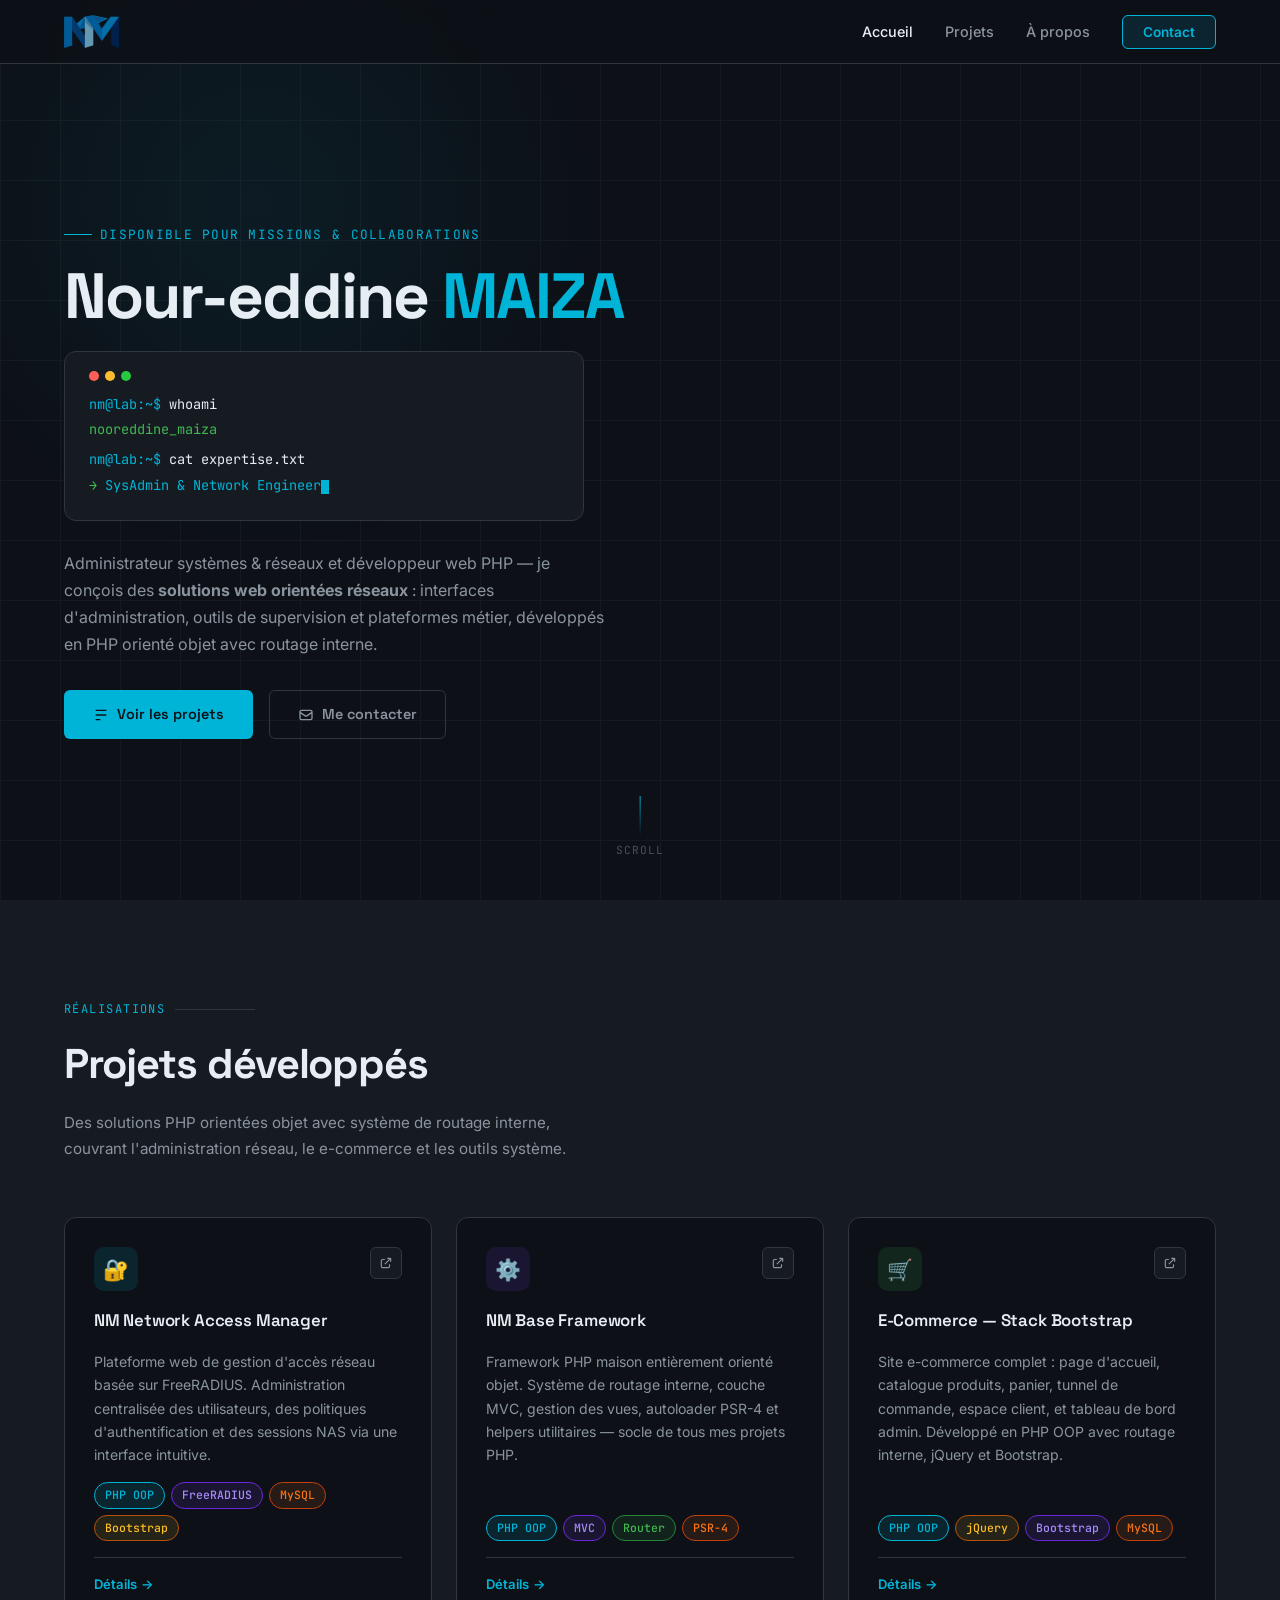
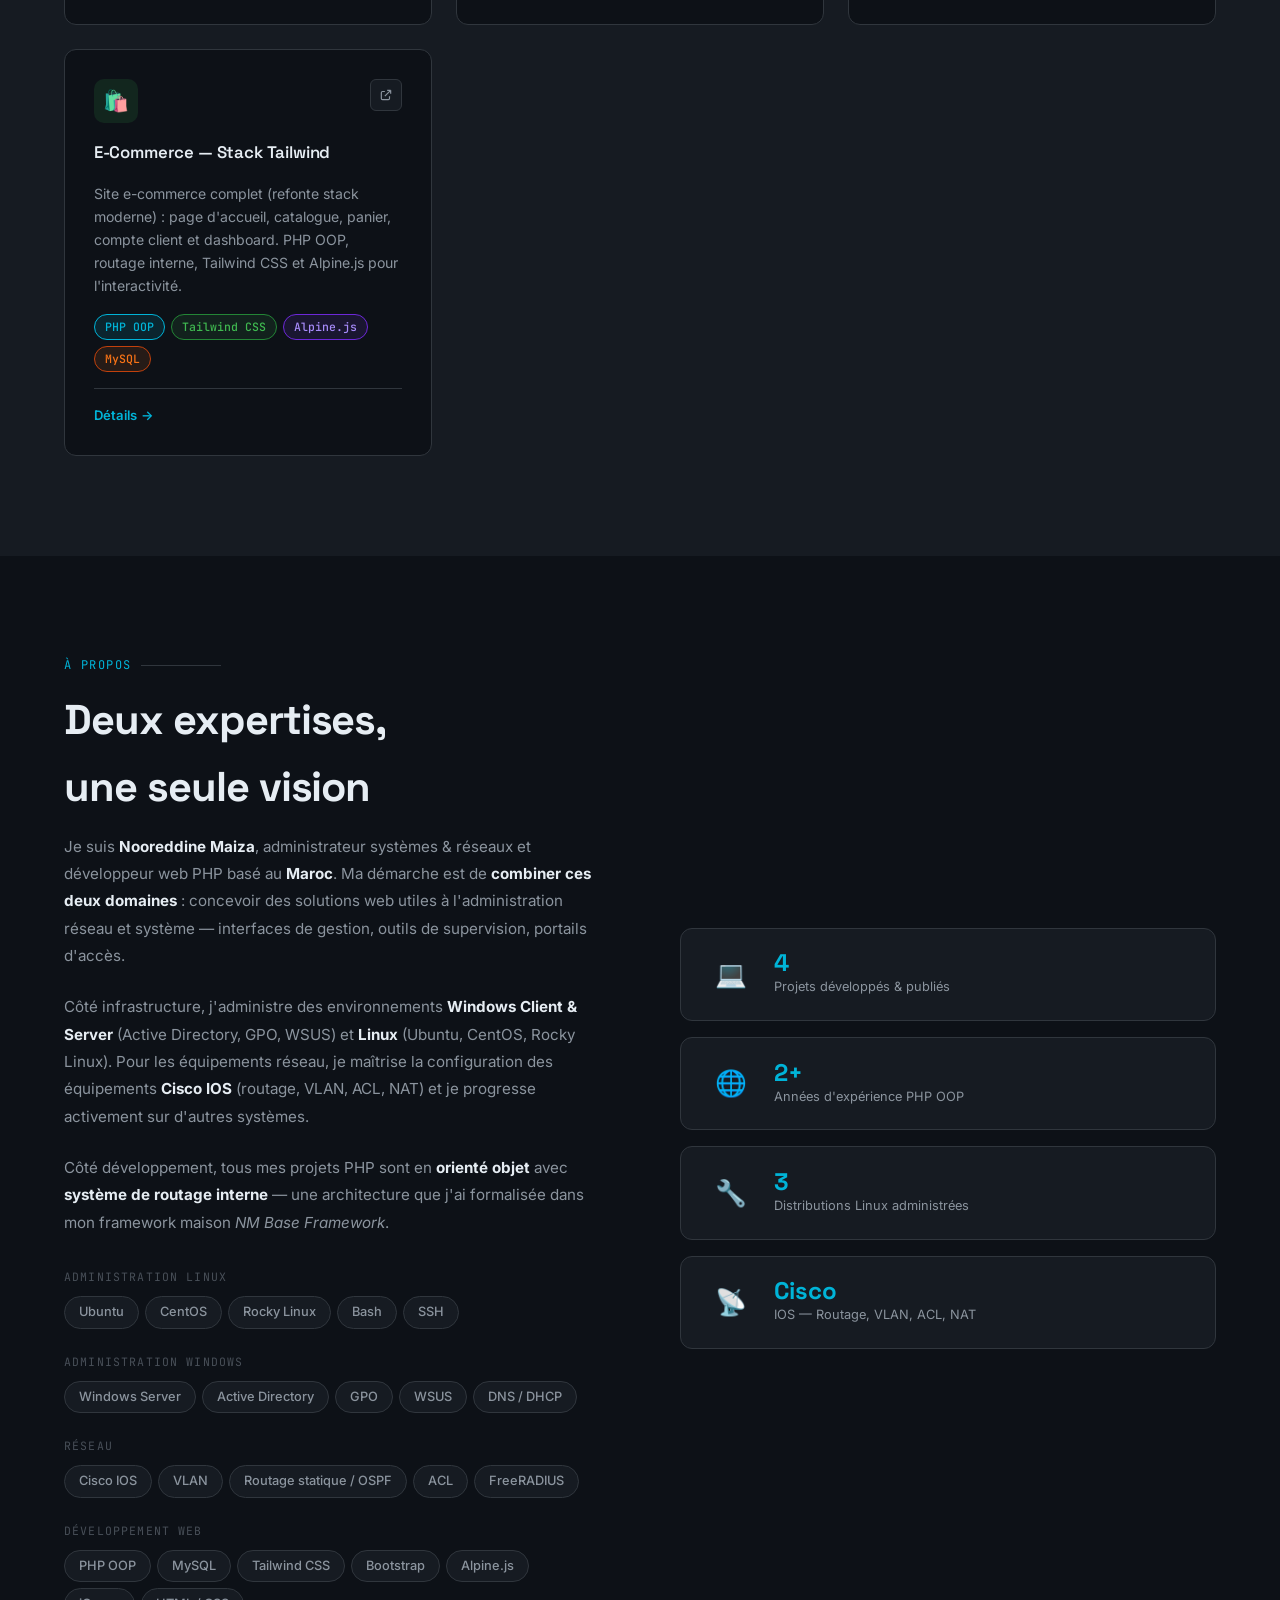
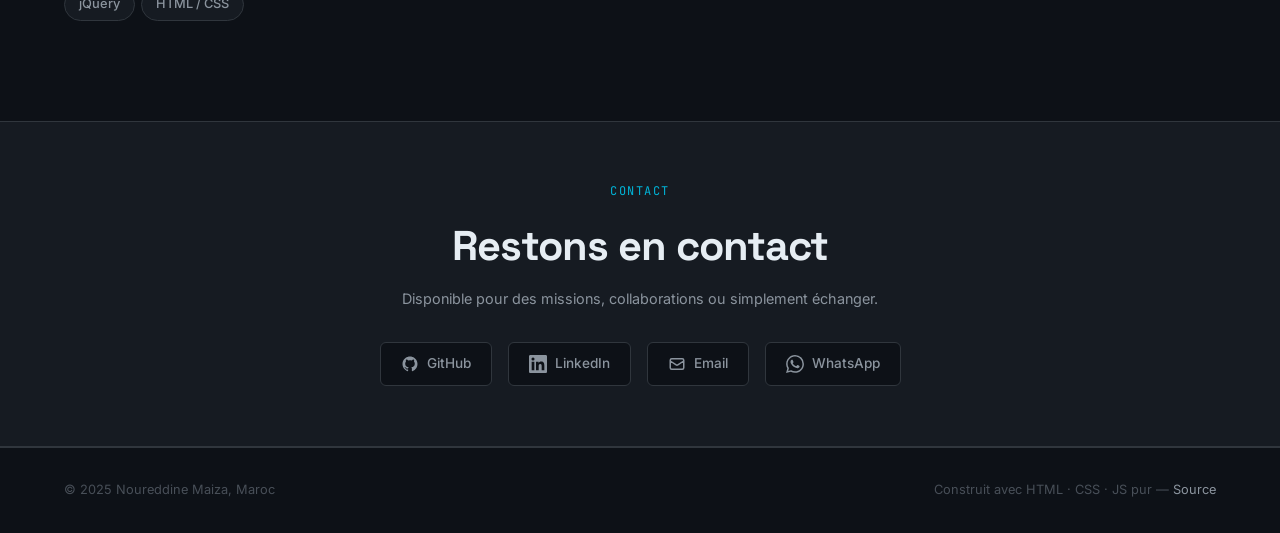
==== index.html @ 80b520d1 "Initial commit" ====
<!DOCTYPE html>
<html lang="fr">
<head>
  <meta charset="UTF-8" />
  <meta name="viewport" content="width=device-width, initial-scale=1.0" />
  <title>Nooreddine Maiza — SysAdmin & Développeur PHP</title>
  <meta name="description" content="Administrateur systèmes & réseaux, développeur web PHP orienté objet. Maroc." />
  <link rel="stylesheet" href="css/style.css" />
  <!-- Favicon placeholder -->
  <link rel="icon" href="images/NM_logo.png" />
</head>
<body>

  <!-- ===================================================
       NAVIGATION
       =================================================== -->
  <nav class="nav">
    <a href="#home" class="nav-logo"><img src="images/NM_logo.png" style="max-width: 55px;" alt="NM_logo"></a>
    <ul class="nav-links">
      <li><a href="#home"     class="active">Accueil</a></li>
      <li><a href="#projects">Projets</a></li>
      <li><a href="#about">À propos</a></li>
      <li><a href="#contact" class="nav-cta">Contact</a></li>
    </ul>
    <div class="nav-burger" aria-label="Menu" role="button" tabindex="0">
      <span></span><span></span><span></span>
    </div>
  </nav>

  <!-- ===================================================
       HERO
       =================================================== -->
  <section id="home" class="hero">
    <div class="hero-content">

      <p class="hero-eyebrow">Disponible pour missions &amp; collaborations</p>

      <h1 class="hero-name">
        Nour-eddine <span class="accent">MAIZA</span>
      </h1>

      <!-- Terminal widget -->
      <div class="terminal">
        <div class="terminal-bar">
          <div class="terminal-dot"></div>
          <div class="terminal-dot"></div>
          <div class="terminal-dot"></div>
        </div>
        <div class="terminal-line">
          <span class="prompt">nm@lab:~$</span>
          <span class="cmd"> whoami</span>
        </div>
        <div class="terminal-line">
          <span class="out">nooreddine_maiza</span>
        </div>
        <div class="terminal-line" style="margin-top:8px;">
          <span class="prompt">nm@lab:~$</span>
          <span class="cmd"> cat expertise.txt</span>
        </div>
        <div class="terminal-line">
          <span class="out">→ </span>
          <span id="typed-text"></span><span class="cursor"></span>
        </div>
      </div>

      <p class="hero-desc">
        Administrateur systèmes &amp; réseaux et développeur web PHP — je conçois des
        <strong>solutions web orientées réseaux</strong> : interfaces d'administration,
        outils de supervision et plateformes métier, développés en PHP orienté objet
        avec routage interne.
      </p>

      <div class="hero-actions">
        <a href="#projects" class="btn btn-primary">
          <svg xmlns="http://www.w3.org/2000/svg" width="16" height="16" fill="none" viewBox="0 0 24 24" stroke="currentColor" stroke-width="2"><path d="M4 5h16M4 12h16M4 19h7"/></svg>
          Voir les projets
        </a>
        <a href="#contact" class="btn btn-outline">
          <svg xmlns="http://www.w3.org/2000/svg" width="16" height="16" fill="none" viewBox="0 0 24 24" stroke="currentColor" stroke-width="2"><path d="M3 8l7.89 5.26a2 2 0 002.22 0L21 8M5 19h14a2 2 0 002-2V7a2 2 0 00-2-2H5a2 2 0 00-2 2v10a2 2 0 002 2z"/></svg>
          Me contacter
        </a>
      </div>
    </div>

    <div class="hero-scroll">
      <div class="scroll-line"></div>
      scroll
    </div>
  </section>

  <!-- ===================================================
       PROJECTS
       =================================================== -->
  <section id="projects">
    <div class="section-label">Réalisations</div>
    <h2 class="section-title">Projets développés</h2>
    <p class="section-sub">
      Des solutions PHP orientées objet avec système de routage interne, couvrant
      l'administration réseau, le e-commerce et les outils système.
    </p>

    <div class="projects-grid">

      <!-- Projet 1 — FreeRADIUS -->
      <div class="project-card fade-up">
        <div class="card-header">
          <div class="card-icon icon-network">🔐</div>
          <div class="card-links">
            <a href="projects/nm-network-access-manager.html" class="card-link" title="Voir le projet">
              <svg xmlns="http://www.w3.org/2000/svg" width="14" height="14" fill="none" viewBox="0 0 24 24" stroke="currentColor" stroke-width="2"><path d="M10 6H6a2 2 0 00-2 2v10a2 2 0 002 2h10a2 2 0 002-2v-4M14 4h6m0 0v6m0-6L10 14"/></svg>
            </a>
          </div>
        </div>
        <div class="card-title">NM Network Access Manager</div>
        <p class="card-desc">
          Plateforme web de gestion d'accès réseau basée sur FreeRADIUS. Administration
          centralisée des utilisateurs, des politiques d'authentification et des sessions
          NAS via une interface intuitive.
        </p>
        <div class="card-tags">
          <span class="tag tag-cyan">PHP OOP</span>
          <span class="tag tag-violet">FreeRADIUS</span>
          <span class="tag tag-orange">MySQL</span>
          <span class="tag tag-yellow">Bootstrap</span>
        </div>
        <div class="card-footer">
          <a href="projects/nm-network-access-manager.html" class="card-more">
            Détails <span>→</span>
          </a>
        </div>
      </div>

      <!-- Projet 2 — Framework PHP -->
      <div class="project-card fade-up">
        <div class="card-header">
          <div class="card-icon icon-framework">⚙️</div>
          <div class="card-links">
            <a href="projects/nm-base-framework.html" class="card-link" title="Voir le projet">
              <svg xmlns="http://www.w3.org/2000/svg" width="14" height="14" fill="none" viewBox="0 0 24 24" stroke="currentColor" stroke-width="2"><path d="M10 6H6a2 2 0 00-2 2v10a2 2 0 002 2h10a2 2 0 002-2v-4M14 4h6m0 0v6m0-6L10 14"/></svg>
            </a>
          </div>
        </div>
        <div class="card-title">NM Base Framework</div>
        <p class="card-desc">
          Framework PHP maison entièrement orienté objet. Système de routage interne,
          couche MVC, gestion des vues, autoloader PSR-4 et helpers utilitaires —
          socle de tous mes projets PHP.
        </p>
        <div class="card-tags">
          <span class="tag tag-cyan">PHP OOP</span>
          <span class="tag tag-violet">MVC</span>
          <span class="tag tag-green">Router</span>
          <span class="tag tag-orange">PSR-4</span>
        </div>
        <div class="card-footer">
          <a href="projects/nm-base-framework.html" class="card-more">
            Détails <span>→</span>
          </a>
        </div>
      </div>

      <!-- Projet 3 — E-commerce Bootstrap -->
      <div class="project-card fade-up">
        <div class="card-header">
          <div class="card-icon icon-shop">🛒</div>
          <div class="card-links">
            <a href="#" class="card-link" title="Voir le projet">
              <svg xmlns="http://www.w3.org/2000/svg" width="14" height="14" fill="none" viewBox="0 0 24 24" stroke="currentColor" stroke-width="2"><path d="M10 6H6a2 2 0 00-2 2v10a2 2 0 002 2h10a2 2 0 002-2v-4M14 4h6m0 0v6m0-6L10 14"/></svg>
            </a>
          </div>
        </div>
        <div class="card-title">E-Commerce — Stack Bootstrap</div>
        <p class="card-desc">
          Site e-commerce complet : page d'accueil, catalogue produits, panier,
          tunnel de commande, espace client, et tableau de bord admin.
          Développé en PHP OOP avec routage interne, jQuery et Bootstrap.
        </p>
        <div class="card-tags">
          <span class="tag tag-cyan">PHP OOP</span>
          <span class="tag tag-yellow">jQuery</span>
          <span class="tag tag-violet">Bootstrap</span>
          <span class="tag tag-orange">MySQL</span>
        </div>
        <div class="card-footer">
          <a href="#" class="card-more">
            Détails <span>→</span>
          </a>
        </div>
      </div>

      <!-- Projet 4 — E-commerce Tailwind -->
      <div class="project-card fade-up">
        <div class="card-header">
          <div class="card-icon icon-shop">🛍️</div>
          <div class="card-links">
            <a href="#" class="card-link" title="Voir le projet">
              <svg xmlns="http://www.w3.org/2000/svg" width="14" height="14" fill="none" viewBox="0 0 24 24" stroke="currentColor" stroke-width="2"><path d="M10 6H6a2 2 0 00-2 2v10a2 2 0 002 2h10a2 2 0 002-2v-4M14 4h6m0 0v6m0-6L10 14"/></svg>
            </a>
          </div>
        </div>
        <div class="card-title">E-Commerce — Stack Tailwind</div>
        <p class="card-desc">
          Site e-commerce complet (refonte stack moderne) : page d'accueil, catalogue,
          panier, compte client et dashboard. PHP OOP, routage interne,
          Tailwind CSS et Alpine.js pour l'interactivité.
        </p>
        <div class="card-tags">
          <span class="tag tag-cyan">PHP OOP</span>
          <span class="tag tag-green">Tailwind CSS</span>
          <span class="tag tag-violet">Alpine.js</span>
          <span class="tag tag-orange">MySQL</span>
        </div>
        <div class="card-footer">
          <a href="#" class="card-more">
            Détails <span>→</span>
          </a>
        </div>
      </div>

    </div>
  </section>

  <!-- ===================================================
       ABOUT
       =================================================== -->
  <section id="about">
    <!-- Left column -->
    <div>
      <div class="section-label">À propos</div>
      <h2 class="section-title">Deux expertises,<br>une seule vision</h2>

      <p class="about-bio">
        Je suis <strong>Nooreddine Maiza</strong>, administrateur systèmes &amp; réseaux
        et développeur web PHP basé au <strong>Maroc</strong>. Ma démarche est de
        <strong>combiner ces deux domaines</strong> : concevoir des solutions web utiles
        à l'administration réseau et système — interfaces de gestion, outils de supervision,
        portails d'accès.
      </p>
      <p class="about-bio">
        Côté infrastructure, j'administre des environnements <strong>Windows Client &amp;
        Server</strong> (Active Directory, GPO, WSUS) et <strong>Linux</strong> (Ubuntu,
        CentOS, Rocky Linux). Pour les équipements réseau, je maîtrise la configuration
        des équipements <strong>Cisco IOS</strong> (routage, VLAN, ACL, NAT) et je
        progresse activement sur d'autres systèmes.
      </p>
      <p class="about-bio">
        Côté développement, tous mes projets PHP sont en <strong>orienté objet</strong>
        avec <strong>système de routage interne</strong> — une architecture que j'ai
        formalisée dans mon framework maison <em>NM Base Framework</em>.
      </p>

      <div class="skills-grid">
        <div>
          <p class="skill-group-title">Administration Linux</p>
          <div class="skill-pills">
            <span class="skill-pill">Ubuntu</span>
            <span class="skill-pill">CentOS</span>
            <span class="skill-pill">Rocky Linux</span>
            <span class="skill-pill">Bash</span>
            <span class="skill-pill">SSH</span>
          </div>
        </div>
        <div>
          <p class="skill-group-title">Administration Windows</p>
          <div class="skill-pills">
            <span class="skill-pill">Windows Server</span>
            <span class="skill-pill">Active Directory</span>
            <span class="skill-pill">GPO</span>
            <span class="skill-pill">WSUS</span>
            <span class="skill-pill">DNS / DHCP</span>
          </div>
        </div>
        <div>
          <p class="skill-group-title">Réseau</p>
          <div class="skill-pills">
            <span class="skill-pill">Cisco IOS</span>
            <span class="skill-pill">VLAN</span>
            <span class="skill-pill">Routage statique / OSPF</span>
            <span class="skill-pill">ACL</span>
            <span class="skill-pill">FreeRADIUS</span>
          </div>
        </div>
        <div>
          <p class="skill-group-title">Développement Web</p>
          <div class="skill-pills">
            <span class="skill-pill">PHP OOP</span>
            <span class="skill-pill">MySQL</span>
            <span class="skill-pill">Tailwind CSS</span>
            <span class="skill-pill">Bootstrap</span>
            <span class="skill-pill">Alpine.js</span>
            <span class="skill-pill">jQuery</span>
            <span class="skill-pill">HTML / CSS</span>
          </div>
        </div>
      </div>
    </div>

    <!-- Right column -->
    <div class="about-visual">
      <div class="stat-card fade-up">
        <div class="stat-icon">💻</div>
        <div class="stat-info">
          <div class="stat-value">4</div>
          <div class="stat-label">Projets développés & publiés</div>
        </div>
      </div>
      <div class="stat-card fade-up">
        <div class="stat-icon">🌐</div>
        <div class="stat-info">
          <div class="stat-value">2+</div>
          <div class="stat-label">Années d'expérience PHP OOP</div>
        </div>
      </div>
      <div class="stat-card fade-up">
        <div class="stat-icon">🔧</div>
        <div class="stat-info">
          <div class="stat-value">3</div>
          <div class="stat-label">Distributions Linux administrées</div>
        </div>
      </div>
      <div class="stat-card fade-up">
        <div class="stat-icon">📡</div>
        <div class="stat-info">
          <div class="stat-value">Cisco</div>
          <div class="stat-label">IOS — Routage, VLAN, ACL, NAT</div>
        </div>
      </div>
    </div>
  </section>

  <!-- ===================================================
       CONTACT / SOCIAL STRIP
       =================================================== -->
  <div id="contact" class="contact-strip">
    <div class="section-label" style="justify-content:center;">Contact</div>
    <h2 class="section-title">Restons en contact</h2>
    <p>Disponible pour des missions, collaborations ou simplement échanger.</p>

    <div class="social-links">

      <!-- GitHub -->
      <a href="https://github.com/nooreddinemaiza" target="_blank" rel="noopener" class="social-link">
        <svg viewBox="0 0 24 24" fill="currentColor" xmlns="http://www.w3.org/2000/svg">
          <path d="M12 2C6.477 2 2 6.484 2 12.017c0 4.425 2.865 8.18 6.839 9.504.5.092.682-.217.682-.483 0-.237-.008-.868-.013-1.703-2.782.605-3.369-1.343-3.369-1.343-.454-1.158-1.11-1.466-1.11-1.466-.908-.62.069-.608.069-.608 1.003.07 1.531 1.032 1.531 1.032.892 1.53 2.341 1.088 2.91.832.092-.647.35-1.088.636-1.338-2.22-.253-4.555-1.113-4.555-4.951 0-1.093.39-1.988 1.029-2.688-.103-.253-.446-1.272.098-2.65 0 0 .84-.27 2.75 1.026A9.564 9.564 0 0112 6.844c.85.004 1.705.115 2.504.337 1.909-1.296 2.747-1.027 2.747-1.027.546 1.379.202 2.398.1 2.651.64.7 1.028 1.595 1.028 2.688 0 3.848-2.339 4.695-4.566 4.943.359.309.678.92.678 1.855 0 1.338-.012 2.419-.012 2.747 0 .268.18.58.688.482A10.019 10.019 0 0022 12.017C22 6.484 17.522 2 12 2z"/>
        </svg>
        GitHub
      </a>

      <!-- LinkedIn -->
      <a href="https://linkedin.com/in/nooreddinemaiza" target="_blank" rel="noopener" class="social-link">
        <svg viewBox="0 0 24 24" fill="currentColor" xmlns="http://www.w3.org/2000/svg">
          <path d="M20.447 20.452h-3.554v-5.569c0-1.328-.027-3.037-1.852-3.037-1.853 0-2.136 1.445-2.136 2.939v5.667H9.351V9h3.414v1.561h.046c.477-.9 1.637-1.85 3.37-1.85 3.601 0 4.267 2.37 4.267 5.455v6.286zM5.337 7.433a2.062 2.062 0 01-2.063-2.065 2.064 2.064 0 112.063 2.065zm1.782 13.019H3.555V9h3.564v11.452zM22.225 0H1.771C.792 0 0 .774 0 1.729v20.542C0 23.227.792 24 1.771 24h20.451C23.2 24 24 23.227 24 22.271V1.729C24 .774 23.2 0 22.222 0h.003z"/>
        </svg>
        LinkedIn
      </a>

      <!-- Email -->
      <a href="mailto:nooreddine.maiza@gmail.com" class="social-link">
        <svg viewBox="0 0 24 24" fill="none" stroke="currentColor" stroke-width="2" xmlns="http://www.w3.org/2000/svg">
          <path d="M3 8l7.89 5.26a2 2 0 002.22 0L21 8M5 19h14a2 2 0 002-2V7a2 2 0 00-2-2H5a2 2 0 00-2 2v10a2 2 0 002 2z"/>
        </svg>
        Email
      </a>

      <!-- Telegram -->
      <!-- <a href="https://t.me/nooreddinemaiza" target="_blank" rel="noopener" class="social-link">
        <svg viewBox="0 0 24 24" fill="currentColor" xmlns="http://www.w3.org/2000/svg">
          <path d="M11.944 0A12 12 0 0 0 0 12a12 12 0 0 0 12 12 12 12 0 0 0 12-12A12 12 0 0 0 12 0a12 12 0 0 0-.056 0zm4.962 7.224c.1-.002.321.023.465.14a.506.506 0 0 1 .171.325c.016.093.036.306.02.472-.18 1.898-.962 6.502-1.36 8.627-.168.9-.499 1.201-.82 1.23-.696.065-1.225-.46-1.9-.902-1.056-.693-1.653-1.124-2.678-1.8-1.185-.78-.417-1.21.258-1.91.177-.184 3.247-2.977 3.307-3.23.007-.032.014-.15-.056-.212s-.174-.041-.249-.024c-.106.024-1.793 1.14-5.061 3.345-.48.33-.913.49-1.302.48-.428-.008-1.252-.241-1.865-.44-.752-.245-1.349-.374-1.297-.789.027-.216.325-.437.893-.663 3.498-1.524 5.83-2.529 6.998-3.014 3.332-1.386 4.025-1.627 4.476-1.635z"/>
        </svg>
        Telegram
      </a> -->

      <!-- WhatsApp -->
      <a href="https://wa.me/212690520974" target="_blank" rel="noopener" class="social-link">
        <svg viewBox="0 0 24 24" fill="currentColor" xmlns="http://www.w3.org/2000/svg">
          <path d="M17.472 14.382c-.297-.149-1.758-.867-2.03-.967-.273-.099-.471-.148-.67.15-.197.297-.767.966-.94 1.164-.173.199-.347.223-.644.075-.297-.15-1.255-.463-2.39-1.475-.883-.788-1.48-1.761-1.653-2.059-.173-.297-.018-.458.13-.606.134-.133.298-.347.446-.52.149-.174.198-.298.298-.497.099-.198.05-.371-.025-.52-.075-.149-.669-1.612-.916-2.207-.242-.579-.487-.5-.669-.51-.173-.008-.371-.01-.57-.01-.198 0-.52.074-.792.372-.272.297-1.04 1.016-1.04 2.479 0 1.462 1.065 2.875 1.213 3.074.149.198 2.096 3.2 5.077 4.487.709.306 1.262.489 1.694.625.712.227 1.36.195 1.871.118.571-.085 1.758-.719 2.006-1.413.248-.694.248-1.289.173-1.413-.074-.124-.272-.198-.57-.347m-5.421 7.403h-.004a9.87 9.87 0 01-5.031-1.378l-.361-.214-3.741.982.998-3.648-.235-.374a9.86 9.86 0 01-1.51-5.26c.001-5.45 4.436-9.884 9.888-9.884 2.64 0 5.122 1.03 6.988 2.898a9.825 9.825 0 012.893 6.994c-.003 5.45-4.437 9.884-9.885 9.884m8.413-18.297A11.815 11.815 0 0012.05 0C5.495 0 .16 5.335.157 11.892c0 2.096.547 4.142 1.588 5.945L.057 24l6.305-1.654a11.882 11.882 0 005.683 1.448h.005c6.554 0 11.89-5.335 11.893-11.893a11.821 11.821 0 00-3.48-8.413Z"/>
        </svg>
        WhatsApp
      </a>

    </div>
  </div>

  <!-- ===================================================
       FOOTER
       =================================================== -->
  <footer>
    <span>© 2025 Noureddine Maiza, Maroc</span>
    <span>
      Construit avec HTML · CSS · JS pur —
      <a href="https://github.com/nooreddinemaiza/nooreddinemaiza.github.io" target="_blank" rel="noopener">Source</a>
    </span>
  </footer>

  <script src="js/main.js"></script>
</body>
</html>
---- css/style.css ----
/* ============================================================
   NM Portfolio — Global Styles
   ============================================================ */

@import url('https://fonts.googleapis.com/css2?family=Space+Grotesk:wght@300;400;500;600;700&family=Inter:wght@300;400;500;600&family=JetBrains+Mono:wght@400;500&display=swap');

/* ---------- Tokens ---------- */
:root {
  --bg:          #0D1117;
  --surface:     #161B22;
  --surface-2:   #1C2333;
  --border:      #30363D;
  --cyan:        #00B4D8;
  --cyan-dim:    rgba(0, 180, 216, 0.12);
  --violet:      #7C3AED;
  --violet-dim:  rgba(124, 58, 237, 0.12);
  --green:       #3FB950;
  --text:        #E6EDF3;
  --text-muted:  #8B949E;
  --text-faint:  #484F58;
  --radius-sm:   6px;
  --radius:      12px;
  --radius-lg:   20px;
  --font-display:'Space Grotesk', sans-serif;
  --font-body:   'Inter', sans-serif;
  --font-mono:   'JetBrains Mono', monospace;
  --transition:  0.25s ease;
}

/* ---------- Reset ---------- */
*, *::before, *::after { box-sizing: border-box; margin: 0; padding: 0; }
html { scroll-behavior: smooth; }
body {
  background: var(--bg);
  color: var(--text);
  font-family: var(--font-body);
  font-size: 16px;
  line-height: 1.6;
  -webkit-font-smoothing: antialiased;
}
a { color: inherit; text-decoration: none; }
img { max-width: 100%; display: block; }
ul { list-style: none; }

.nav-logo img {
  max-width: 55px;
}
/* ---------- Scrollbar ---------- */
::-webkit-scrollbar { width: 6px; }
::-webkit-scrollbar-track { background: var(--bg); }
::-webkit-scrollbar-thumb { background: var(--border); border-radius: 3px; }

/* ============================================================
   NAVIGATION
   ============================================================ */
.nav {
  position: fixed;
  top: 0; left: 0; right: 0;
  z-index: 100;
  display: flex;
  align-items: center;
  justify-content: space-between;
  padding: 0 5%;
  height: 64px;
  background: rgba(13, 17, 23, 0.85);
  backdrop-filter: blur(12px);
  border-bottom: 1px solid var(--border);
}

.nav-logo {
  font-family: var(--font-display);
  font-weight: 700;
  font-size: 1.25rem;
  letter-spacing: -0.02em;
}
.nav-logo span { color: var(--cyan); }

.nav-links {
  display: flex;
  gap: 2rem;
  align-items: center;
}
.nav-links a {
  font-size: 0.9rem;
  font-weight: 500;
  color: var(--text-muted);
  transition: color var(--transition);
}
.nav-links a:hover,
.nav-links a.active { color: var(--text); }

.nav-cta {
  padding: 8px 20px;
  background: var(--cyan-dim);
  border: 1px solid var(--cyan);
  border-radius: var(--radius-sm);
  color: var(--cyan) !important;
  font-size: 0.85rem !important;
  font-weight: 600 !important;
  transition: background var(--transition) !important;
}
.nav-cta:hover { background: rgba(0,180,216,0.22) !important; }

.nav-burger {
  display: none;
  flex-direction: column;
  gap: 5px;
  cursor: pointer;
  padding: 4px;
}
.nav-burger span {
  display: block;
  width: 22px; height: 2px;
  background: var(--text);
  border-radius: 2px;
  transition: var(--transition);
}

/* ============================================================
   HERO
   ============================================================ */
.hero {
  min-height: 100vh;
  display: flex;
  flex-direction: column;
  justify-content: center;
  align-items: flex-start;
  padding: 0 5%;
  padding-top: 64px;
  position: relative;
  overflow: hidden;
}

/* grid background */
.hero::before {
  content: '';
  position: absolute;
  inset: 0;
  background-image:
    linear-gradient(var(--border) 1px, transparent 1px),
    linear-gradient(90deg, var(--border) 1px, transparent 1px);
  background-size: 60px 60px;
  opacity: 0.25;
  pointer-events: none;
}
/* radial glow */
.hero::after {
  content: '';
  position: absolute;
  top: -20%; left: -10%;
  width: 60vw; height: 60vw;
  background: radial-gradient(circle, rgba(0,180,216,0.07) 0%, transparent 65%);
  pointer-events: none;
}

.hero-content { position: relative; z-index: 1; max-width: 750px; }

.hero-eyebrow {
  font-family: var(--font-mono);
  font-size: 0.8rem;
  color: var(--cyan);
  letter-spacing: 0.1em;
  text-transform: uppercase;
  margin-bottom: 1rem;
  display: flex;
  align-items: center;
  gap: 0.5rem;
}
.hero-eyebrow::before {
  content: '';
  display: inline-block;
  width: 28px; height: 1px;
  background: var(--cyan);
}

.hero-name {
  font-family: var(--font-display);
  font-size: clamp(2.4rem, 5vw, 4rem);
  font-weight: 700;
  line-height: 1.1;
  letter-spacing: -0.03em;
  margin-bottom: 1.2rem;
}
.hero-name .accent { color: var(--cyan); }

/* Terminal typing widget */
.terminal {
  background: var(--surface);
  border: 1px solid var(--border);
  border-radius: var(--radius);
  padding: 1.2rem 1.5rem;
  margin-bottom: 1.8rem;
  width: 100%;
  max-width: 520px;
  font-family: var(--font-mono);
  font-size: 0.85rem;
}
.terminal-bar {
  display: flex;
  gap: 6px;
  margin-bottom: 0.8rem;
}
.terminal-dot {
  width: 10px; height: 10px;
  border-radius: 50%;
}
.terminal-dot:nth-child(1) { background: #FF5F57; }
.terminal-dot:nth-child(2) { background: #FFBD2E; }
.terminal-dot:nth-child(3) { background: #28C840; }

.terminal-line {
  color: var(--text-muted);
  margin-bottom: 4px;
}
.terminal-line .prompt { color: var(--cyan); }
.terminal-line .cmd    { color: var(--text); }
.terminal-line .out    { color: var(--green); }
.terminal-line .out-v  { color: var(--violet); opacity: 0.9; }

#typed-text { color: var(--cyan); }
.cursor {
  display: inline-block;
  width: 8px; height: 1em;
  background: var(--cyan);
  vertical-align: text-bottom;
  animation: blink 1s step-end infinite;
}
@keyframes blink { 50% { opacity: 0; } }

.hero-desc {
  color: var(--text-muted);
  font-size: 1rem;
  max-width: 540px;
  margin-bottom: 2rem;
  line-height: 1.7;
}

.hero-actions { display: flex; gap: 1rem; flex-wrap: wrap; }

.btn {
  display: inline-flex;
  align-items: center;
  gap: 8px;
  padding: 12px 28px;
  border-radius: var(--radius-sm);
  font-family: var(--font-display);
  font-weight: 600;
  font-size: 0.9rem;
  cursor: pointer;
  transition: all var(--transition);
  border: 1px solid transparent;
}
.btn-primary {
  background: var(--cyan);
  color: #0D1117;
}
.btn-primary:hover { background: #0099bb; }

.btn-outline {
  background: transparent;
  border-color: var(--border);
  color: var(--text-muted);
}
.btn-outline:hover { border-color: var(--cyan); color: var(--cyan); }

/* scroll indicator */
.hero-scroll {
  position: absolute;
  bottom: 2.5rem;
  left: 50%;
  transform: translateX(-50%);
  display: flex;
  flex-direction: column;
  align-items: center;
  gap: 6px;
  color: var(--text-faint);
  font-size: 0.7rem;
  letter-spacing: 0.1em;
  text-transform: uppercase;
  font-family: var(--font-mono);
  animation: fadeInUp 1s 1.5s both;
}
.scroll-line {
  width: 1px; height: 40px;
  background: linear-gradient(to bottom, var(--cyan), transparent);
  animation: scrollPulse 2s ease-in-out infinite;
}
@keyframes scrollPulse { 0%,100% { opacity:0.3; } 50% { opacity:1; } }
@keyframes fadeInUp { from { opacity:0; transform: translate(-50%,10px); } to { opacity:1; transform: translate(-50%,0); } }

/* ============================================================
   SECTIONS SHARED
   ============================================================ */
section { padding: 100px 5%; }

.section-label {
  font-family: var(--font-mono);
  font-size: 0.75rem;
  color: var(--cyan);
  letter-spacing: 0.12em;
  text-transform: uppercase;
  margin-bottom: 0.75rem;
  display: flex;
  align-items: center;
  gap: 0.6rem;
}
.section-label::after {
  content: '';
  flex: 1;
  height: 1px;
  background: var(--border);
  max-width: 80px;
}

.section-title {
  font-family: var(--font-display);
  font-size: clamp(1.8rem, 3.5vw, 2.6rem);
  font-weight: 700;
  letter-spacing: -0.025em;
  margin-bottom: 0.75rem;
}

.section-sub {
  color: var(--text-muted);
  font-size: 0.95rem;
  max-width: 520px;
  margin-bottom: 3.5rem;
  line-height: 1.7;
}

/* ============================================================
   PROJECTS SECTION
   ============================================================ */
#projects { background: var(--surface); }

.projects-grid {
  display: grid;
  grid-template-columns: repeat(auto-fill, minmax(320px, 1fr));
  gap: 1.5rem;
}

.project-card {
  background: var(--bg);
  border: 1px solid var(--border);
  border-radius: var(--radius);
  padding: 1.8rem;
  display: flex;
  flex-direction: column;
  gap: 1rem;
  transition: border-color var(--transition), transform var(--transition), box-shadow var(--transition);
  position: relative;
  overflow: hidden;
}
.project-card::before {
  content: '';
  position: absolute;
  top: 0; left: 0; right: 0;
  height: 2px;
  background: linear-gradient(90deg, var(--cyan), var(--violet));
  opacity: 0;
  transition: opacity var(--transition);
}
.project-card:hover {
  border-color: var(--cyan);
  transform: translateY(-4px);
  box-shadow: 0 12px 40px rgba(0,0,0,0.4);
}
.project-card:hover::before { opacity: 1; }

.card-header {
  display: flex;
  justify-content: space-between;
  align-items: flex-start;
}
.card-icon {
  width: 44px; height: 44px;
  border-radius: 10px;
  display: flex;
  align-items: center;
  justify-content: center;
  font-size: 1.3rem;
}
.icon-network { background: var(--cyan-dim); }
.icon-framework { background: var(--violet-dim); }
.icon-shop { background: rgba(63, 185, 80, 0.12); }

.card-links { display: flex; gap: 0.5rem; }
.card-link {
  width: 32px; height: 32px;
  border-radius: var(--radius-sm);
  background: var(--surface);
  border: 1px solid var(--border);
  display: flex;
  align-items: center;
  justify-content: center;
  color: var(--text-muted);
  font-size: 0.9rem;
  transition: all var(--transition);
}
.card-link:hover { border-color: var(--cyan); color: var(--cyan); }

.card-title {
  font-family: var(--font-display);
  font-size: 1.05rem;
  font-weight: 600;
  letter-spacing: -0.01em;
}

.card-desc {
  color: var(--text-muted);
  font-size: 0.88rem;
  line-height: 1.65;
  flex: 1;
}

.card-tags {
  display: flex;
  flex-wrap: wrap;
  gap: 6px;
}
.tag {
  padding: 3px 10px;
  border-radius: 20px;
  font-size: 0.72rem;
  font-family: var(--font-mono);
  font-weight: 500;
  border: 1px solid;
}
.tag-cyan   { color: var(--cyan);   border-color: var(--cyan);   background: var(--cyan-dim); }
.tag-violet { color: #A78BFA;        border-color: #6D28D9;       background: var(--violet-dim); }
.tag-green  { color: var(--green);  border-color: #238636;       background: rgba(63,185,80,0.1); }
.tag-orange { color: #F97316;        border-color: #C2410C;       background: rgba(249,115,22,0.1); }
.tag-yellow { color: #FBBF24;        border-color: #B45309;       background: rgba(251,191,36,0.1); }

.card-footer {
  padding-top: 1rem;
  border-top: 1px solid var(--border);
  display: flex;
  align-items: center;
  justify-content: space-between;
}
.card-more {
  font-size: 0.82rem;
  color: var(--cyan);
  font-weight: 600;
  display: flex;
  align-items: center;
  gap: 4px;
  transition: gap var(--transition);
}
.card-more:hover { gap: 8px; }

/* ============================================================
   ABOUT SECTION
   ============================================================ */
#about {
  display: grid;
  grid-template-columns: 1fr 1fr;
  gap: 5rem;
  align-items: center;
}

.about-bio {
  color: var(--text-muted);
  font-size: 0.95rem;
  line-height: 1.8;
  margin-bottom: 1.5rem;
}
.about-bio strong { color: var(--text); }

.skills-grid {
  display: flex;
  flex-direction: column;
  gap: 1.5rem;
  margin-top: 2rem;
}

.skill-group-title {
  font-family: var(--font-mono);
  font-size: 0.72rem;
  color: var(--text-faint);
  letter-spacing: 0.1em;
  text-transform: uppercase;
  margin-bottom: 0.6rem;
}

.skill-pills {
  display: flex;
  flex-wrap: wrap;
  gap: 6px;
}

.skill-pill {
  padding: 5px 14px;
  border-radius: 20px;
  font-size: 0.8rem;
  font-weight: 500;
  background: var(--surface);
  border: 1px solid var(--border);
  color: var(--text-muted);
  transition: all var(--transition);
}
.skill-pill:hover { border-color: var(--cyan); color: var(--cyan); }

/* About right - visual card stack */
.about-visual {
  position: relative;
  display: flex;
  flex-direction: column;
  gap: 1rem;
}

.stat-card {
  background: var(--surface);
  border: 1px solid var(--border);
  border-radius: var(--radius);
  padding: 1.4rem 1.6rem;
  display: flex;
  align-items: center;
  gap: 1.2rem;
  transition: border-color var(--transition);
}
.stat-card:hover { border-color: var(--border); }

.stat-icon {
  font-size: 1.6rem;
  width: 48px;
  text-align: center;
}

.stat-info { flex: 1; }
.stat-value {
  font-family: var(--font-display);
  font-size: 1.5rem;
  font-weight: 700;
  color: var(--cyan);
  line-height: 1;
  margin-bottom: 2px;
}
.stat-label {
  font-size: 0.8rem;
  color: var(--text-muted);
}

/* ============================================================
   CONTACT / SOCIAL STRIP
   ============================================================ */
.contact-strip {
  background: var(--surface);
  border-top: 1px solid var(--border);
  border-bottom: 1px solid var(--border);
  padding: 60px 5%;
  text-align: center;
}

.contact-strip .section-label { justify-content: center; }
.contact-strip .section-label::after { display: none; }
.contact-strip .section-title { text-align: center; margin-bottom: 0.5rem; }
.contact-strip p { color: var(--text-muted); font-size: 0.9rem; margin-bottom: 2rem; }

.social-links {
  display: flex;
  justify-content: center;
  gap: 1rem;
  flex-wrap: wrap;
}

.social-link {
  display: flex;
  align-items: center;
  gap: 8px;
  padding: 10px 20px;
  background: var(--bg);
  border: 1px solid var(--border);
  border-radius: var(--radius-sm);
  color: var(--text-muted);
  font-size: 0.85rem;
  font-weight: 500;
  transition: all var(--transition);
}
.social-link svg { width: 18px; height: 18px; }
.social-link:hover { color: var(--cyan); border-color: var(--cyan); background: var(--cyan-dim); }

/* ============================================================
   FOOTER
   ============================================================ */
footer {
  padding: 2rem 5%;
  display: flex;
  align-items: center;
  justify-content: space-between;
  border-top: 1px solid var(--border);
  font-size: 0.8rem;
  color: var(--text-faint);
}
footer a { color: var(--text-muted); transition: color var(--transition); }
footer a:hover { color: var(--cyan); }

/* ============================================================
   PROJECT PAGE
   ============================================================ */
.project-page { padding-top: 64px; }

.project-hero {
  padding: 80px 5% 60px;
  border-bottom: 1px solid var(--border);
  background: var(--surface);
}
.project-hero-back {
  display: inline-flex;
  align-items: center;
  gap: 6px;
  color: var(--text-muted);
  font-size: 0.85rem;
  margin-bottom: 2rem;
  transition: color var(--transition);
}
.project-hero-back:hover { color: var(--cyan); }

.project-hero-title {
  font-family: var(--font-display);
  font-size: clamp(2rem, 4vw, 3.2rem);
  font-weight: 700;
  letter-spacing: -0.03em;
  margin-bottom: 1rem;
}
.project-hero-desc {
  color: var(--text-muted);
  max-width: 620px;
  line-height: 1.7;
  font-size: 0.98rem;
  margin-bottom: 1.5rem;
}
.project-hero-meta {
  display: flex;
  gap: 2rem;
  flex-wrap: wrap;
  margin-top: 1.5rem;
}
.project-meta-item { font-size: 0.82rem; }
.project-meta-item .label {
  color: var(--text-faint);
  text-transform: uppercase;
  letter-spacing: 0.08em;
  font-family: var(--font-mono);
  font-size: 0.7rem;
  display: block;
  margin-bottom: 4px;
}
.project-meta-item .value { color: var(--text); font-weight: 500; }

.project-body {
  padding: 80px 5%;
  display: grid;
  grid-template-columns: 1fr 340px;
  gap: 5rem;
  max-width: 1200px;
}

.project-section-title {
  font-family: var(--font-display);
  font-size: 1.15rem;
  font-weight: 600;
  margin-bottom: 1rem;
  color: var(--text);
}
.project-text {
  color: var(--text-muted);
  font-size: 0.92rem;
  line-height: 1.8;
  margin-bottom: 2rem;
}

.feature-list {
  display: flex;
  flex-direction: column;
  gap: 0.75rem;
  margin-bottom: 2.5rem;
}
.feature-item {
  display: flex;
  align-items: flex-start;
  gap: 10px;
  font-size: 0.88rem;
  color: var(--text-muted);
}
.feature-item::before {
  content: '▸';
  color: var(--cyan);
  flex-shrink: 0;
  margin-top: 2px;
}

.project-sidebar {
  position: sticky;
  top: 84px;
  align-self: start;
}

.sidebar-card {
  background: var(--surface);
  border: 1px solid var(--border);
  border-radius: var(--radius);
  padding: 1.5rem;
  margin-bottom: 1rem;
}
.sidebar-card-title {
  font-family: var(--font-mono);
  font-size: 0.72rem;
  color: var(--text-faint);
  text-transform: uppercase;
  letter-spacing: 0.1em;
  margin-bottom: 1rem;
}

.tech-stack-item {
  display: flex;
  align-items: center;
  gap: 10px;
  padding: 8px 0;
  border-bottom: 1px solid var(--border);
  font-size: 0.85rem;
  color: var(--text-muted);
}
.tech-stack-item:last-child { border-bottom: none; }
.tech-dot {
  width: 6px; height: 6px;
  border-radius: 50%;
  background: var(--cyan);
  flex-shrink: 0;
}

/* ============================================================
   ANIMATIONS
   ============================================================ */
.fade-up {
  opacity: 0;
  transform: translateY(24px);
  transition: opacity 0.6s ease, transform 0.6s ease;
}
.fade-up.visible {
  opacity: 1;
  transform: translateY(0);
}

/* ============================================================
   RESPONSIVE
   ============================================================ */
@media (max-width: 900px) {
  #about {
    grid-template-columns: 1fr;
    gap: 3rem;
  }
  .project-body {
    grid-template-columns: 1fr;
    gap: 3rem;
  }
  .project-sidebar { position: static; }
}

@media (max-width: 700px) {
  .nav-links { display: none; }
  .nav-burger { display: flex; }
  .nav-links.open {
    display: flex;
    flex-direction: column;
    position: fixed;
    top: 64px; left: 0; right: 0;
    background: var(--surface);
    border-bottom: 1px solid var(--border);
    padding: 1.5rem 5%;
    gap: 1.2rem;
  }
  .projects-grid { grid-template-columns: 1fr; }
  footer { flex-direction: column; gap: 0.75rem; text-align: center; }
}
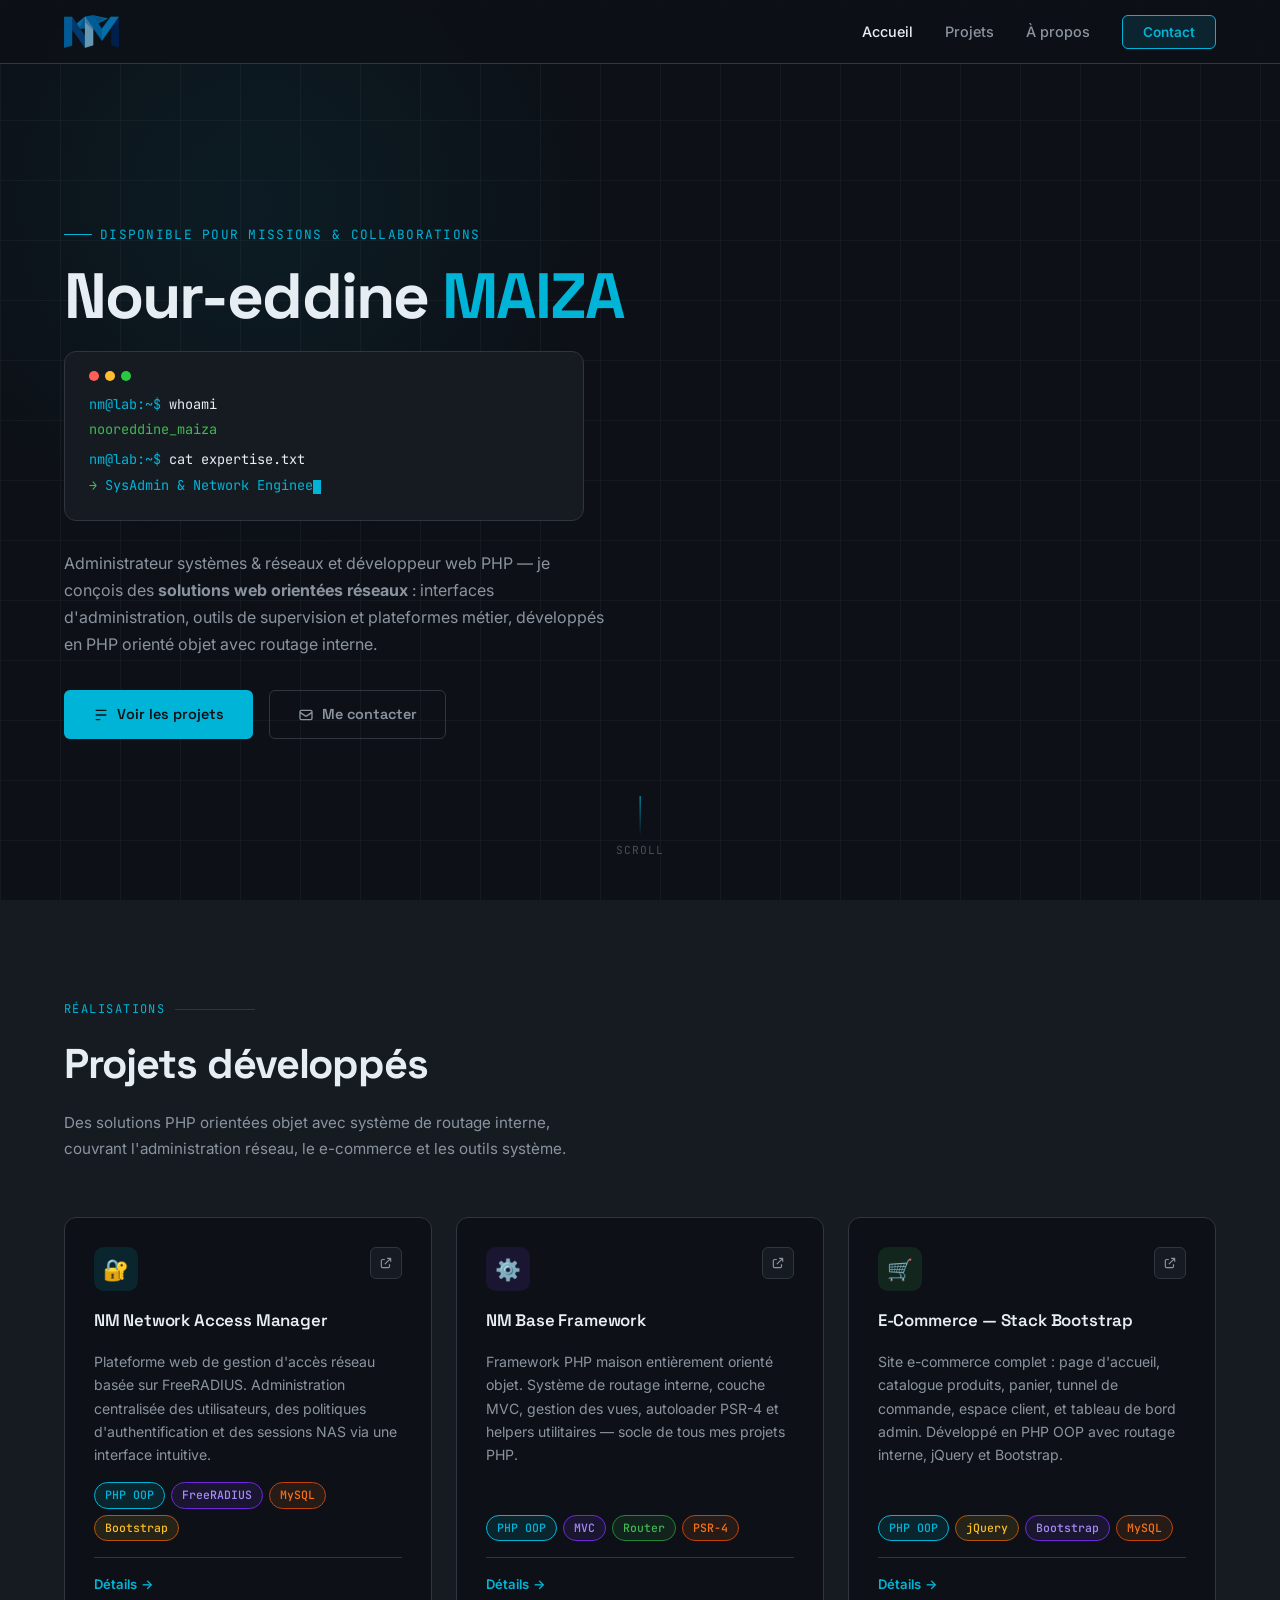
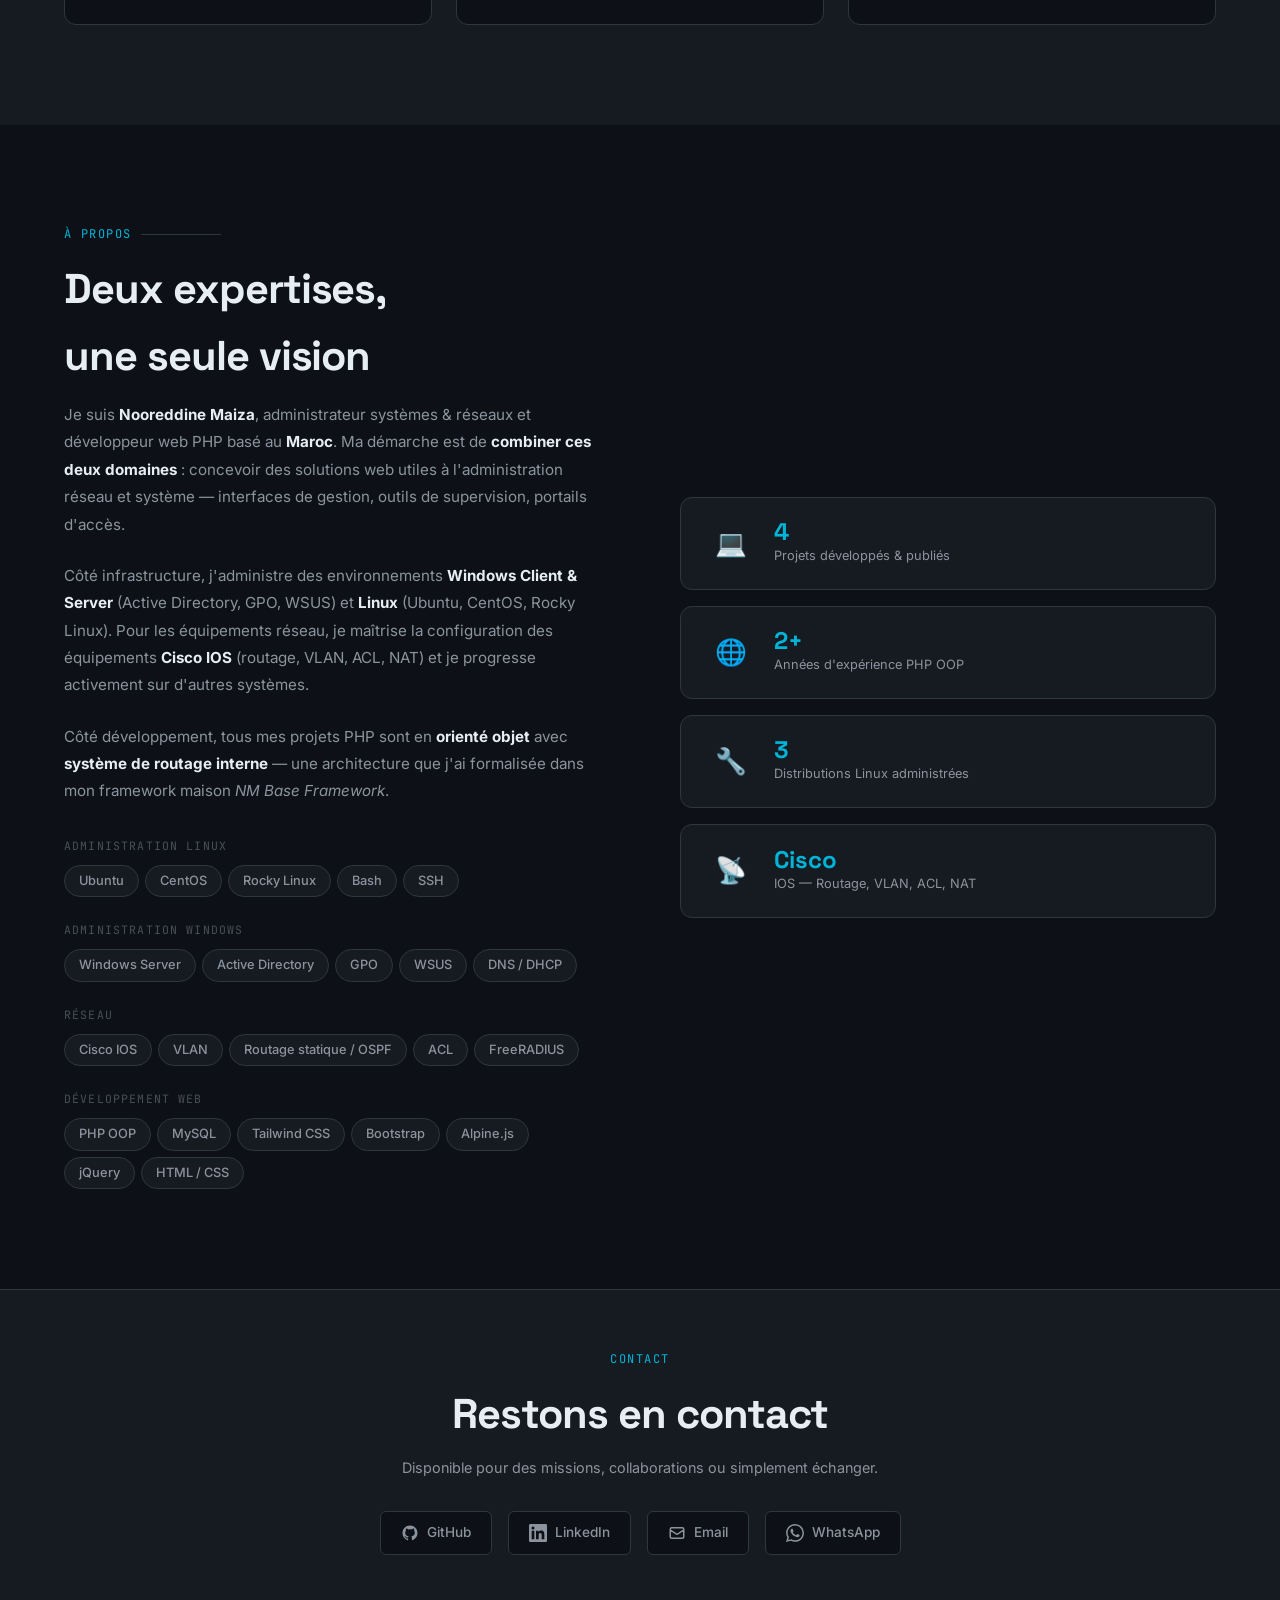
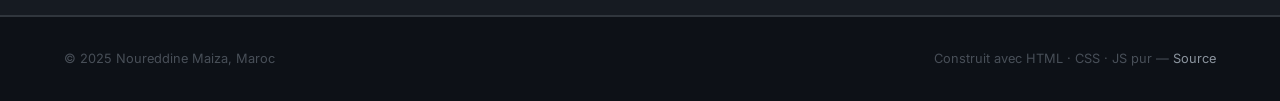
==== commit ab7e87b3: "New adaptations" ====
--- a/index.html
+++ b/index.html
@@ -164,7 +164,7 @@
         <div class="card-header">
           <div class="card-icon icon-shop">🛒</div>
           <div class="card-links">
-            <a href="#" class="card-link" title="Voir le projet">
+            <a href="projects/nm-ecommerce-plateform-v1.html" class="card-link" title="Voir le projet">
               <svg xmlns="http://www.w3.org/2000/svg" width="14" height="14" fill="none" viewBox="0 0 24 24" stroke="currentColor" stroke-width="2"><path d="M10 6H6a2 2 0 00-2 2v10a2 2 0 002 2h10a2 2 0 002-2v-4M14 4h6m0 0v6m0-6L10 14"/></svg>
             </a>
           </div>
@@ -182,14 +182,14 @@
           <span class="tag tag-orange">MySQL</span>
         </div>
         <div class="card-footer">
-          <a href="#" class="card-more">
+          <a href="projects/nm-ecommerce-plateform-v1.html" class="card-more">
             Détails <span>→</span>
           </a>
         </div>
       </div>
 
       <!-- Projet 4 — E-commerce Tailwind -->
-      <div class="project-card fade-up">
+      <div class="project-card fade-up" style="display: none;">
         <div class="card-header">
           <div class="card-icon icon-shop">🛍️</div>
           <div class="card-links">
--- a/css/style.css
+++ b/css/style.css
@@ -42,9 +42,6 @@
 img { max-width: 100%; display: block; }
 ul { list-style: none; }
 
-.nav-logo img {
-  max-width: 55px;
-}
 /* ---------- Scrollbar ---------- */
 ::-webkit-scrollbar { width: 6px; }
 ::-webkit-scrollbar-track { background: var(--bg); }
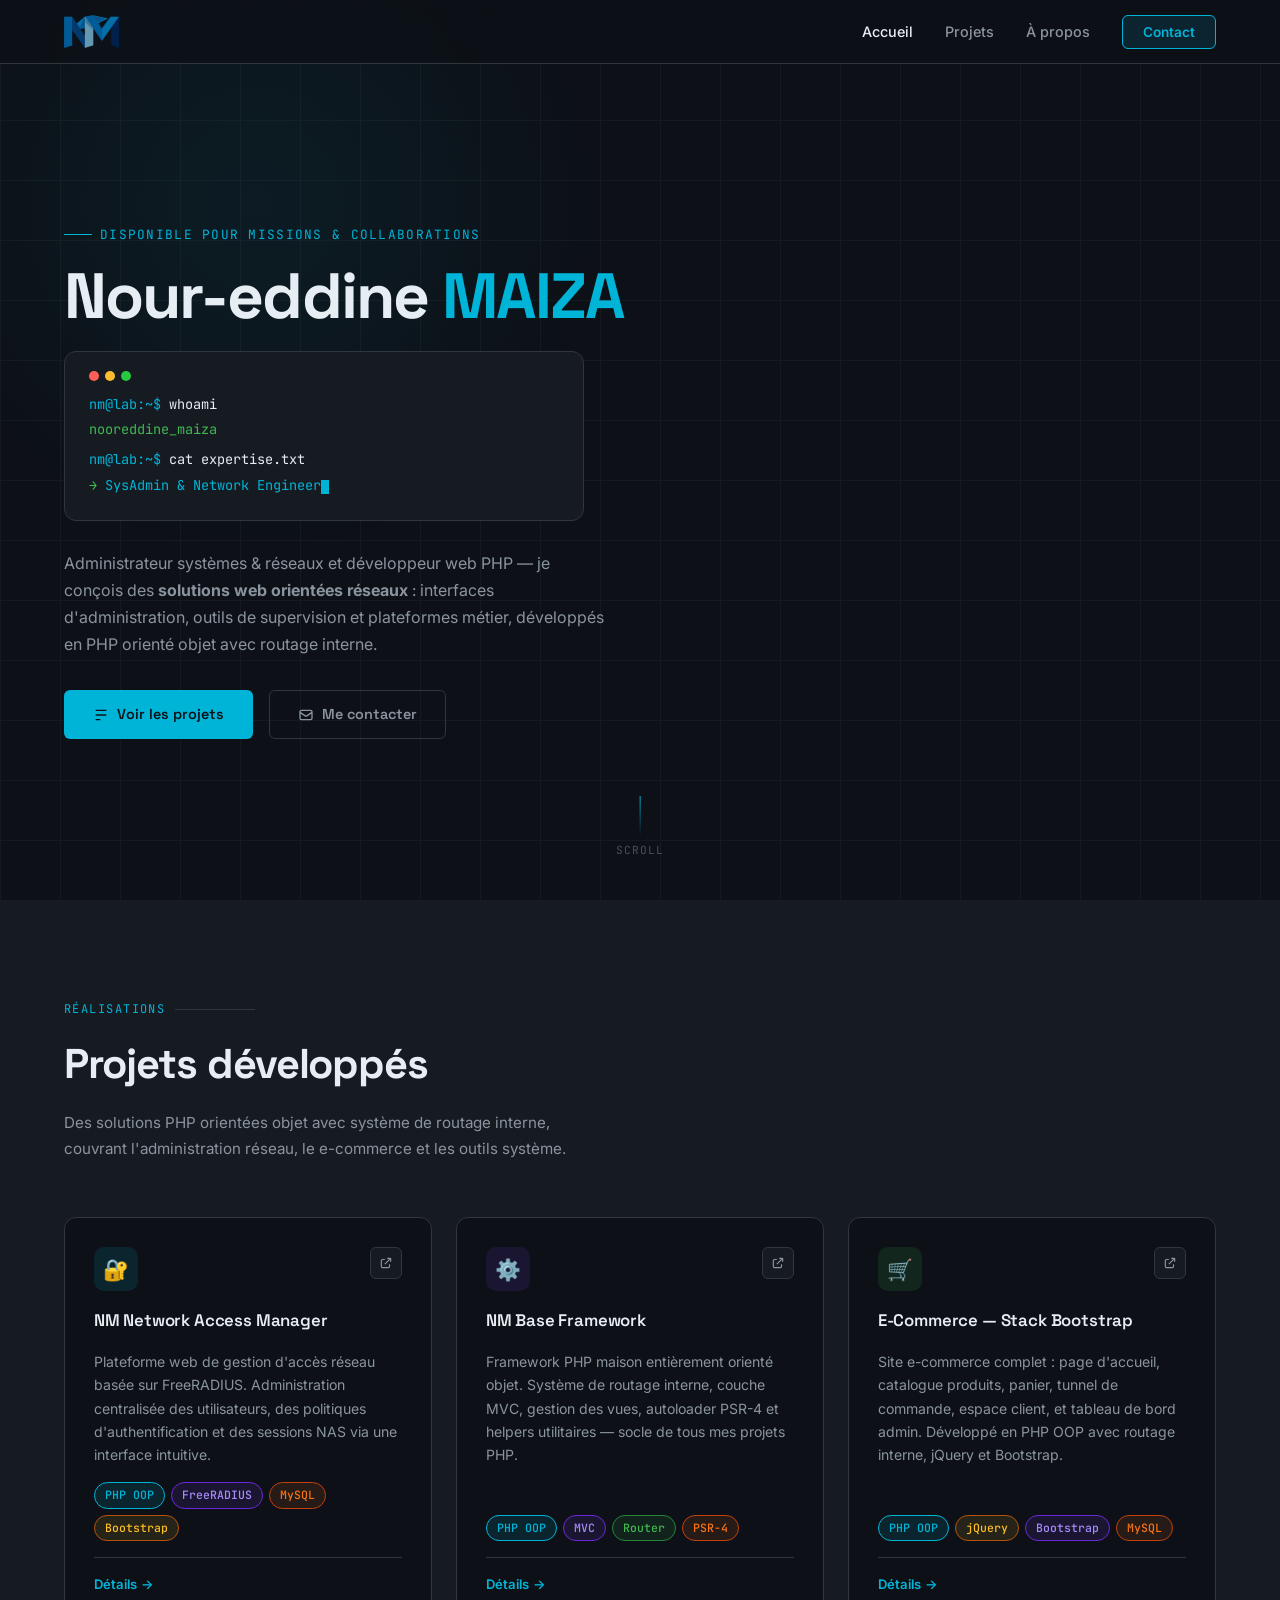
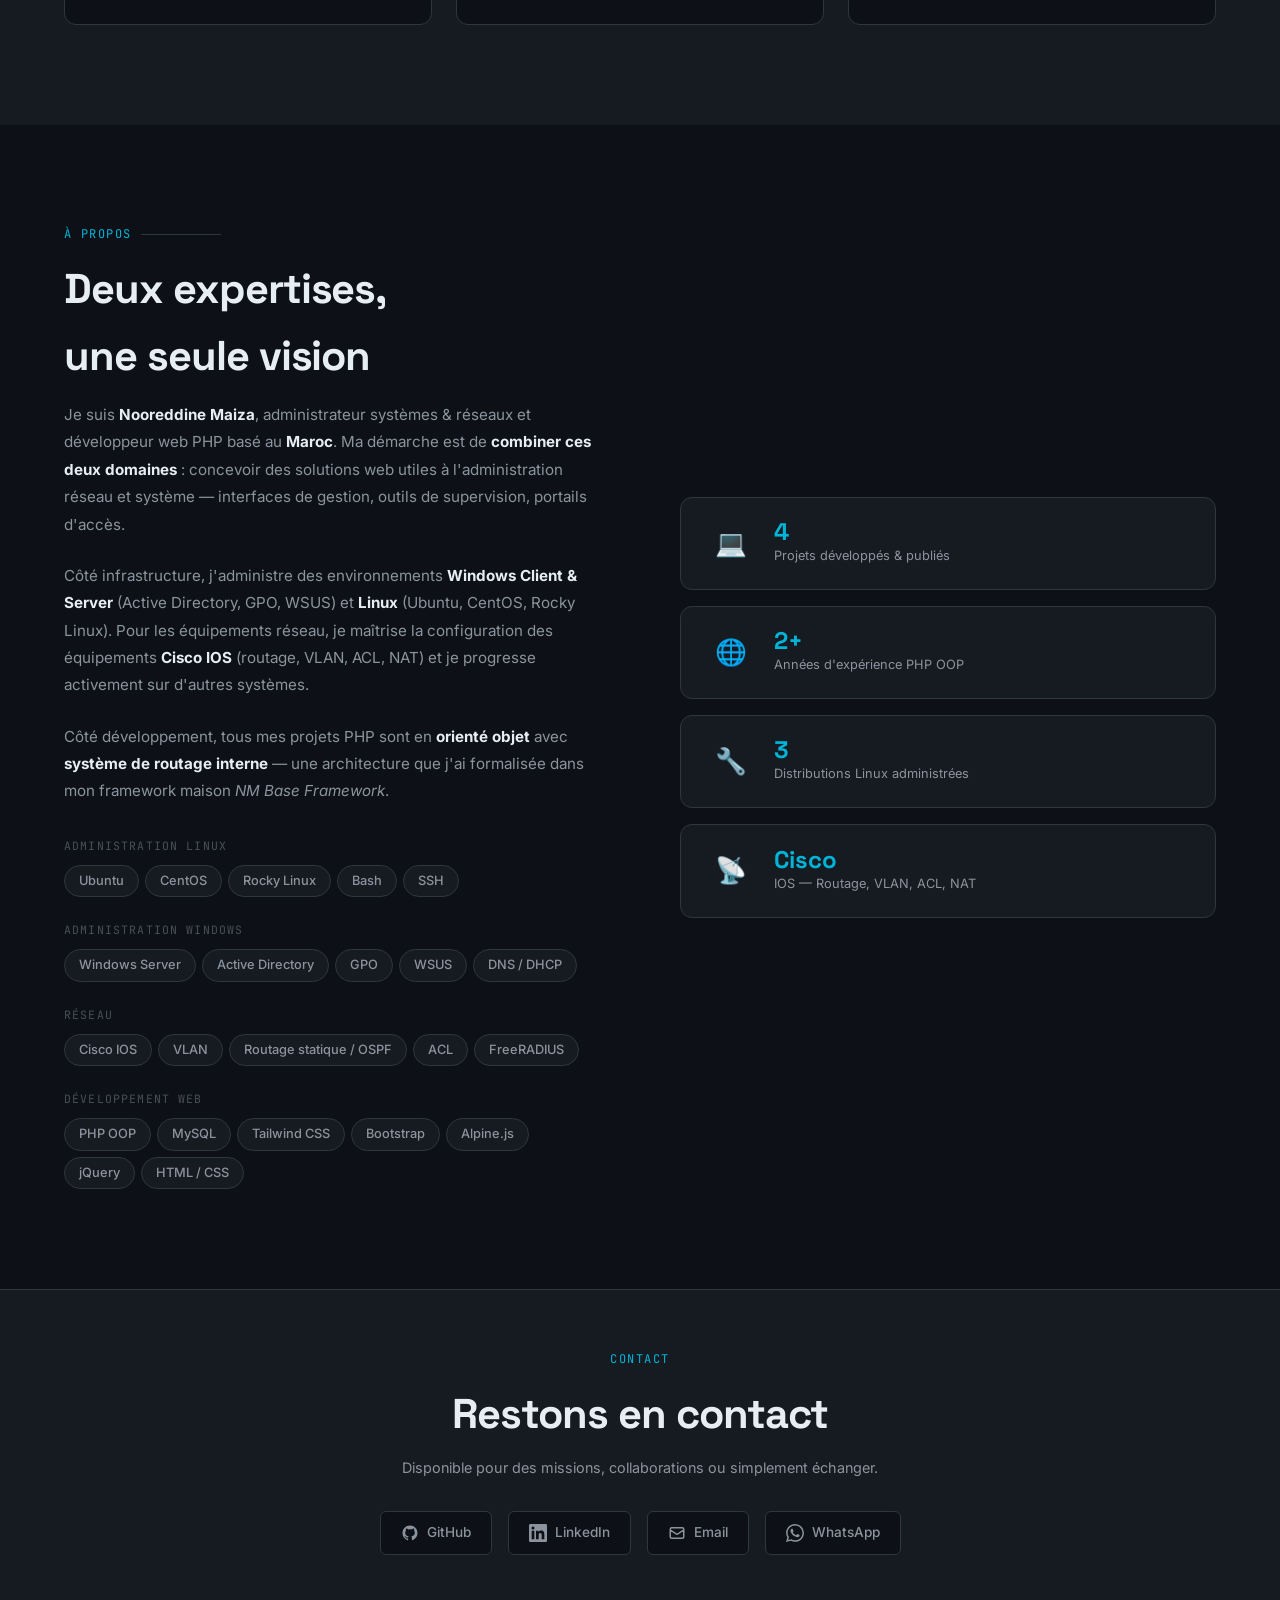
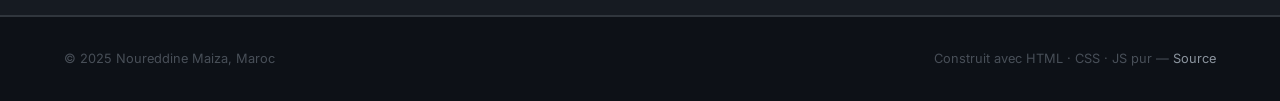
==== commit 6e3ff8a1: "new adaptations" ====
--- a/index.html
+++ b/index.html
@@ -7,7 +7,7 @@
   <meta name="description" content="Administrateur systèmes & réseaux, développeur web PHP orienté objet. Maroc." />
   <link rel="stylesheet" href="css/style.css" />
   <!-- Favicon placeholder -->
-  <link rel="icon" href="images/NM_logo.png" />
+  <link rel="shortcut icon" href="images/favicon.ico" type="image/x-icon">
 </head>
 <body>
 
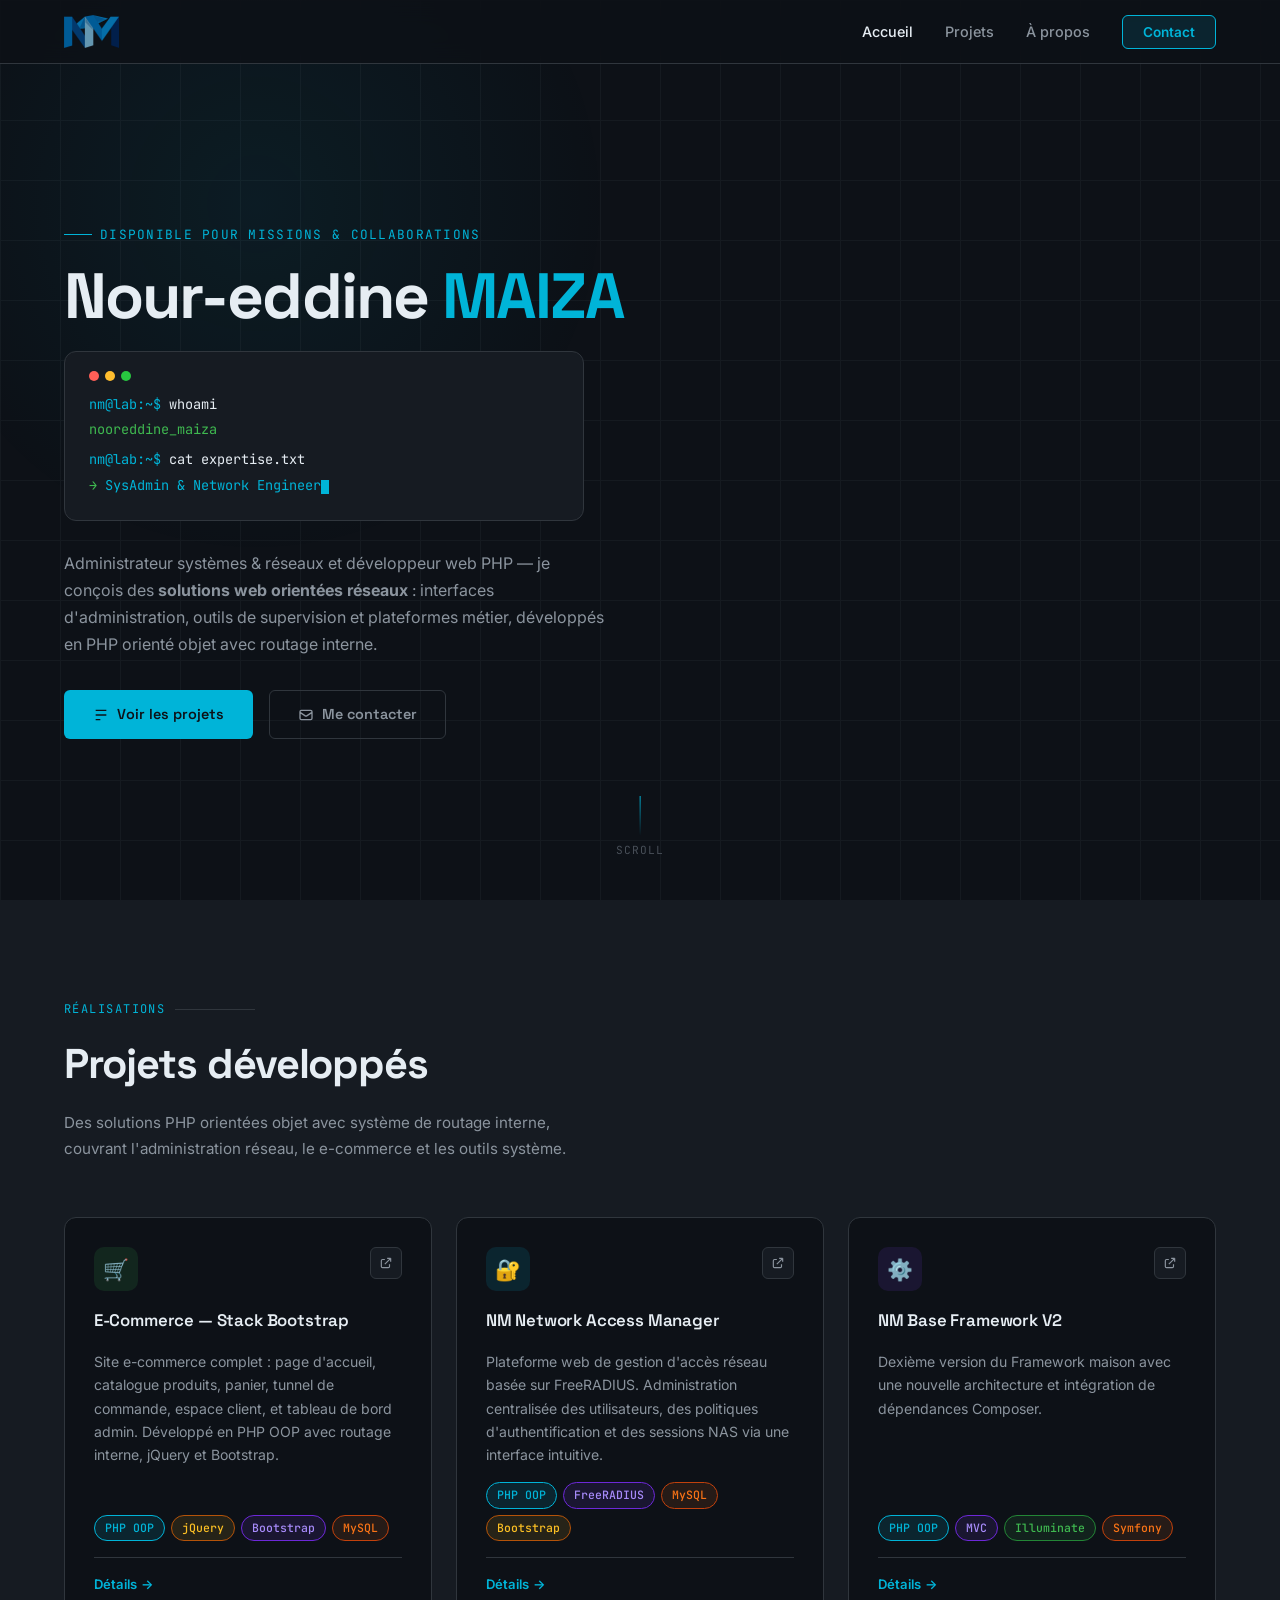
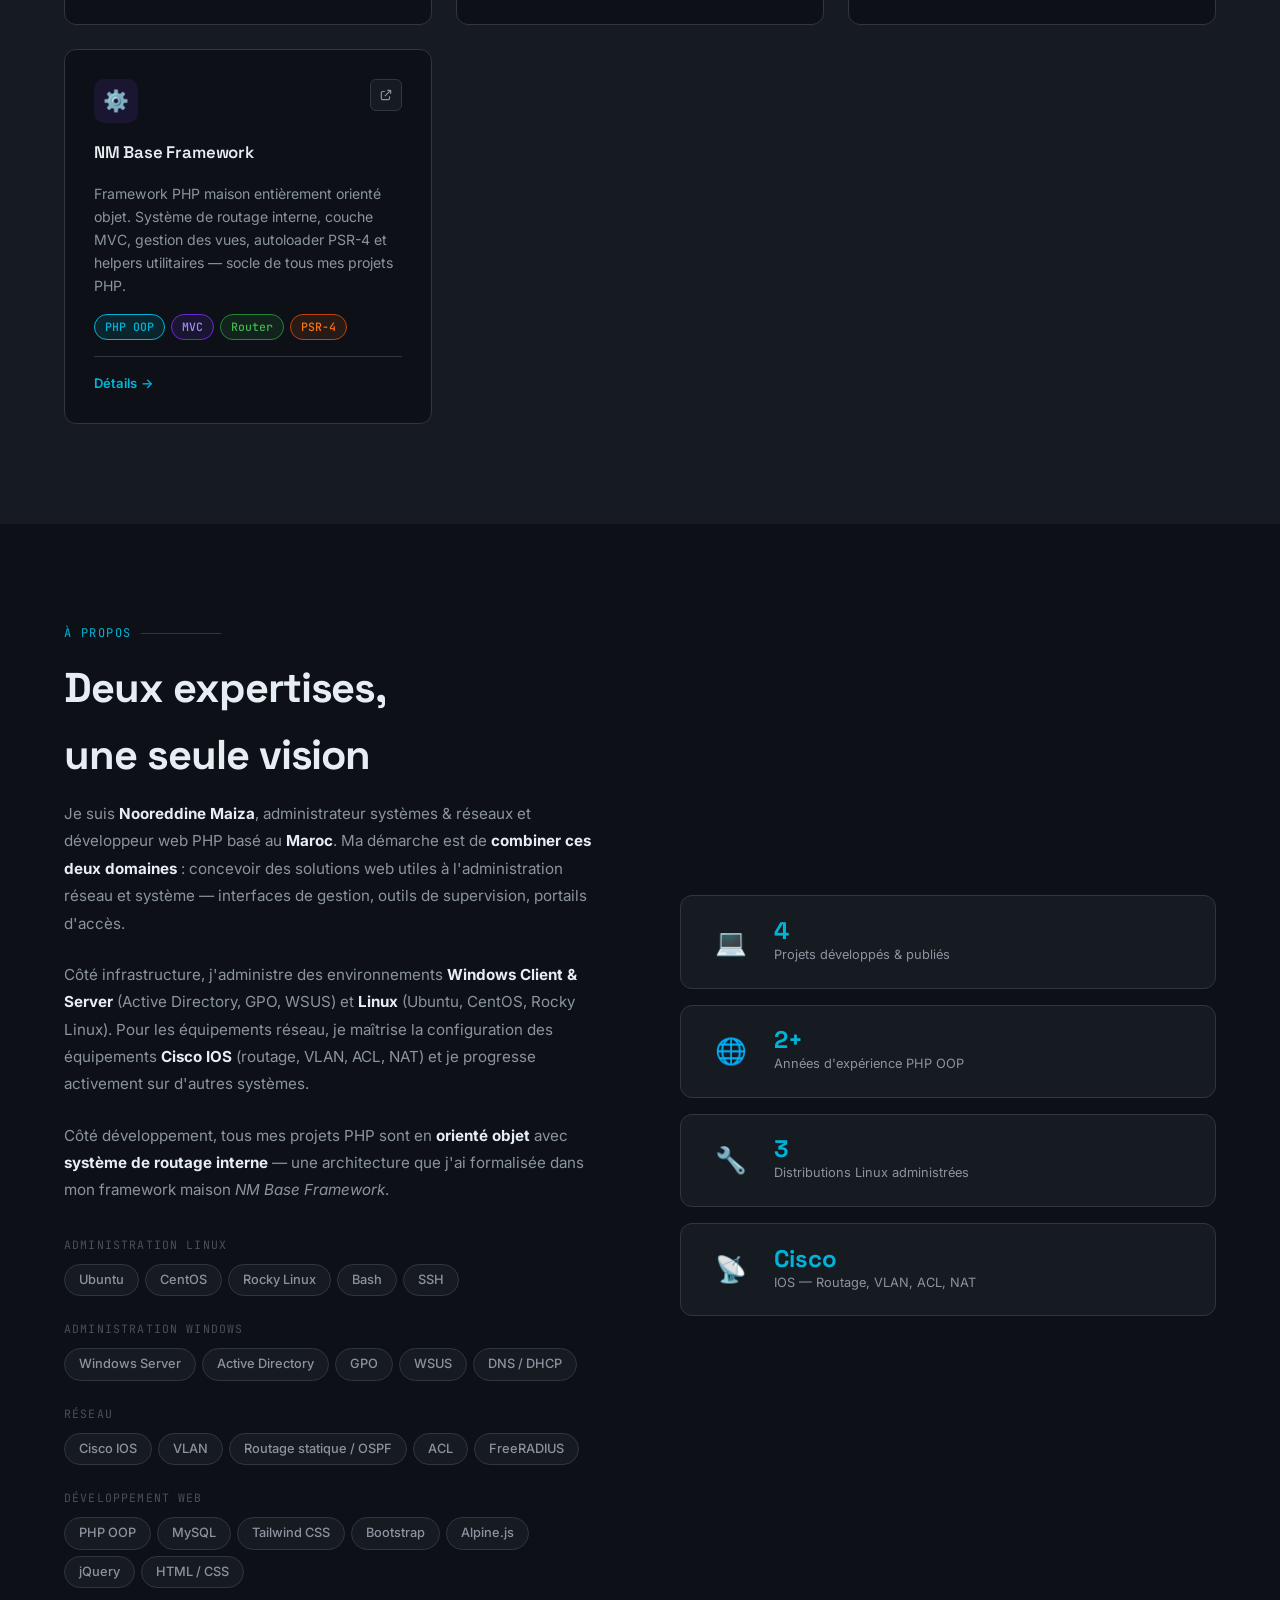
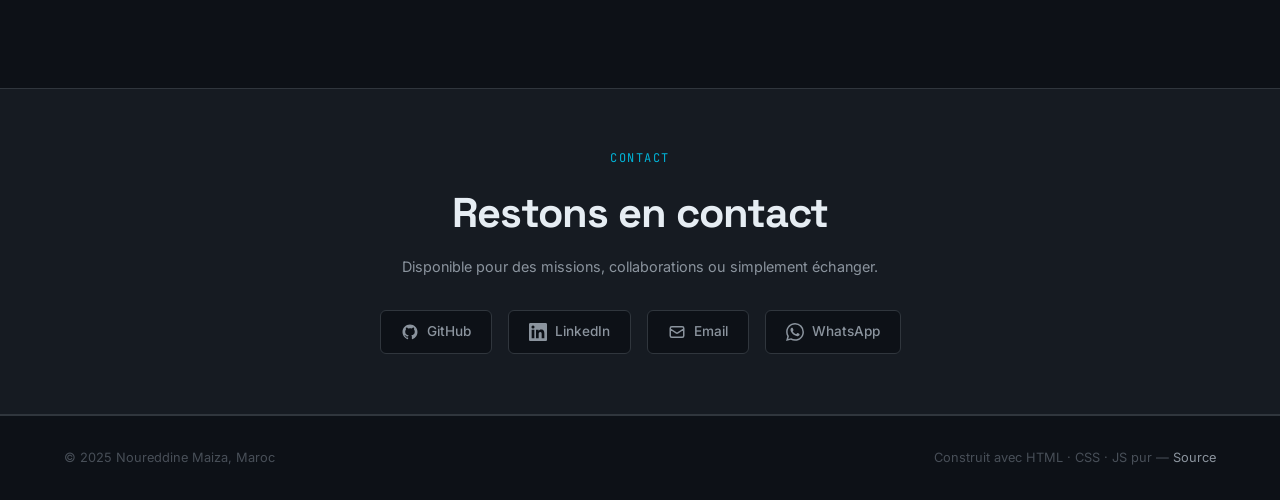
==== commit c2a9298c: "Adding a new base framework version" ====
--- a/index.html
+++ b/index.html
@@ -101,6 +101,63 @@
 
     <div class="projects-grid">
 
+      <!-- Projet 3 — E-commerce Bootstrap -->
+      <div class="project-card fade-up">
+        <div class="card-header">
+          <div class="card-icon icon-shop">🛒</div>
+          <div class="card-links">
+            <a href="projects/nm-ecommerce-plateform-v1.html" class="card-link" title="Voir le projet">
+              <svg xmlns="http://www.w3.org/2000/svg" width="14" height="14" fill="none" viewBox="0 0 24 24" stroke="currentColor" stroke-width="2"><path d="M10 6H6a2 2 0 00-2 2v10a2 2 0 002 2h10a2 2 0 002-2v-4M14 4h6m0 0v6m0-6L10 14"/></svg>
+            </a>
+          </div>
+        </div>
+        <div class="card-title">E-Commerce — Stack Bootstrap</div>
+        <p class="card-desc">
+          Site e-commerce complet : page d'accueil, catalogue produits, panier,
+          tunnel de commande, espace client, et tableau de bord admin.
+          Développé en PHP OOP avec routage interne, jQuery et Bootstrap.
+        </p>
+        <div class="card-tags">
+          <span class="tag tag-cyan">PHP OOP</span>
+          <span class="tag tag-yellow">jQuery</span>
+          <span class="tag tag-violet">Bootstrap</span>
+          <span class="tag tag-orange">MySQL</span>
+        </div>
+        <div class="card-footer">
+          <a href="projects/nm-ecommerce-plateform-v1.html" class="card-more">
+            Détails <span>→</span>
+          </a>
+        </div>
+      </div>
+
+      <!-- Projet 4 — E-commerce Tailwind -->
+      <div class="project-card fade-up" style="display: none;">
+        <div class="card-header">
+          <div class="card-icon icon-shop">🛍️</div>
+          <div class="card-links">
+            <a href="#" class="card-link" title="Voir le projet">
+              <svg xmlns="http://www.w3.org/2000/svg" width="14" height="14" fill="none" viewBox="0 0 24 24" stroke="currentColor" stroke-width="2"><path d="M10 6H6a2 2 0 00-2 2v10a2 2 0 002 2h10a2 2 0 002-2v-4M14 4h6m0 0v6m0-6L10 14"/></svg>
+            </a>
+          </div>
+        </div>
+        <div class="card-title">E-Commerce — Stack Tailwind</div>
+        <p class="card-desc">
+          Site e-commerce complet (refonte stack moderne) : page d'accueil, catalogue,
+          panier, compte client et dashboard. PHP OOP, routage interne,
+          Tailwind CSS et Alpine.js pour l'interactivité.
+        </p>
+        <div class="card-tags">
+          <span class="tag tag-cyan">PHP OOP</span>
+          <span class="tag tag-green">Tailwind CSS</span>
+          <span class="tag tag-violet">Alpine.js</span>
+          <span class="tag tag-orange">MySQL</span>
+        </div>
+        <div class="card-footer">
+          <a href="#" class="card-more">
+            Détails <span>→</span>
+          </a>
+        </div>
+      </div>
       <!-- Projet 1 — FreeRADIUS -->
       <div class="project-card fade-up">
         <div class="card-header">
@@ -129,6 +186,33 @@
           </a>
         </div>
       </div>
+      <!-- Projet  — Framework V2 PHP -->
+      <div class="project-card fade-up">
+        <div class="card-header">
+          <div class="card-icon icon-framework">⚙️</div>
+          <div class="card-links">
+            <a href="projects/nm-base-framework-v2.html" class="card-link" title="Voir le projet">
+              <svg xmlns="http://www.w3.org/2000/svg" width="14" height="14" fill="none" viewBox="0 0 24 24" stroke="currentColor" stroke-width="2"><path d="M10 6H6a2 2 0 00-2 2v10a2 2 0 002 2h10a2 2 0 002-2v-4M14 4h6m0 0v6m0-6L10 14"/></svg>
+            </a>
+          </div>
+        </div>
+        <div class="card-title">NM Base Framework V2</div>
+        <p class="card-desc">
+          Dexième version du Framework maison avec une nouvelle architecture et intégration de dépendances Composer.
+        </p>
+        <div class="card-tags">
+          <span class="tag tag-cyan">PHP OOP</span>
+          <span class="tag tag-violet">MVC</span>
+          <span class="tag tag-green">Illuminate</span>
+          <span class="tag tag-orange">Symfony</span>
+        </div>
+        <div class="card-footer">
+          <a href="projects/nm-base-framework-V2.html" class="card-more">
+            Détails <span>→</span>
+          </a>
+        </div>
+      </div>
+
 
       <!-- Projet 2 — Framework PHP -->
       <div class="project-card fade-up">
@@ -154,64 +238,6 @@
         </div>
         <div class="card-footer">
           <a href="projects/nm-base-framework.html" class="card-more">
-            Détails <span>→</span>
-          </a>
-        </div>
-      </div>
-
-      <!-- Projet 3 — E-commerce Bootstrap -->
-      <div class="project-card fade-up">
-        <div class="card-header">
-          <div class="card-icon icon-shop">🛒</div>
-          <div class="card-links">
-            <a href="projects/nm-ecommerce-plateform-v1.html" class="card-link" title="Voir le projet">
-              <svg xmlns="http://www.w3.org/2000/svg" width="14" height="14" fill="none" viewBox="0 0 24 24" stroke="currentColor" stroke-width="2"><path d="M10 6H6a2 2 0 00-2 2v10a2 2 0 002 2h10a2 2 0 002-2v-4M14 4h6m0 0v6m0-6L10 14"/></svg>
-            </a>
-          </div>
-        </div>
-        <div class="card-title">E-Commerce — Stack Bootstrap</div>
-        <p class="card-desc">
-          Site e-commerce complet : page d'accueil, catalogue produits, panier,
-          tunnel de commande, espace client, et tableau de bord admin.
-          Développé en PHP OOP avec routage interne, jQuery et Bootstrap.
-        </p>
-        <div class="card-tags">
-          <span class="tag tag-cyan">PHP OOP</span>
-          <span class="tag tag-yellow">jQuery</span>
-          <span class="tag tag-violet">Bootstrap</span>
-          <span class="tag tag-orange">MySQL</span>
-        </div>
-        <div class="card-footer">
-          <a href="projects/nm-ecommerce-plateform-v1.html" class="card-more">
-            Détails <span>→</span>
-          </a>
-        </div>
-      </div>
-
-      <!-- Projet 4 — E-commerce Tailwind -->
-      <div class="project-card fade-up" style="display: none;">
-        <div class="card-header">
-          <div class="card-icon icon-shop">🛍️</div>
-          <div class="card-links">
-            <a href="#" class="card-link" title="Voir le projet">
-              <svg xmlns="http://www.w3.org/2000/svg" width="14" height="14" fill="none" viewBox="0 0 24 24" stroke="currentColor" stroke-width="2"><path d="M10 6H6a2 2 0 00-2 2v10a2 2 0 002 2h10a2 2 0 002-2v-4M14 4h6m0 0v6m0-6L10 14"/></svg>
-            </a>
-          </div>
-        </div>
-        <div class="card-title">E-Commerce — Stack Tailwind</div>
-        <p class="card-desc">
-          Site e-commerce complet (refonte stack moderne) : page d'accueil, catalogue,
-          panier, compte client et dashboard. PHP OOP, routage interne,
-          Tailwind CSS et Alpine.js pour l'interactivité.
-        </p>
-        <div class="card-tags">
-          <span class="tag tag-cyan">PHP OOP</span>
-          <span class="tag tag-green">Tailwind CSS</span>
-          <span class="tag tag-violet">Alpine.js</span>
-          <span class="tag tag-orange">MySQL</span>
-        </div>
-        <div class="card-footer">
-          <a href="#" class="card-more">
             Détails <span>→</span>
           </a>
         </div>
